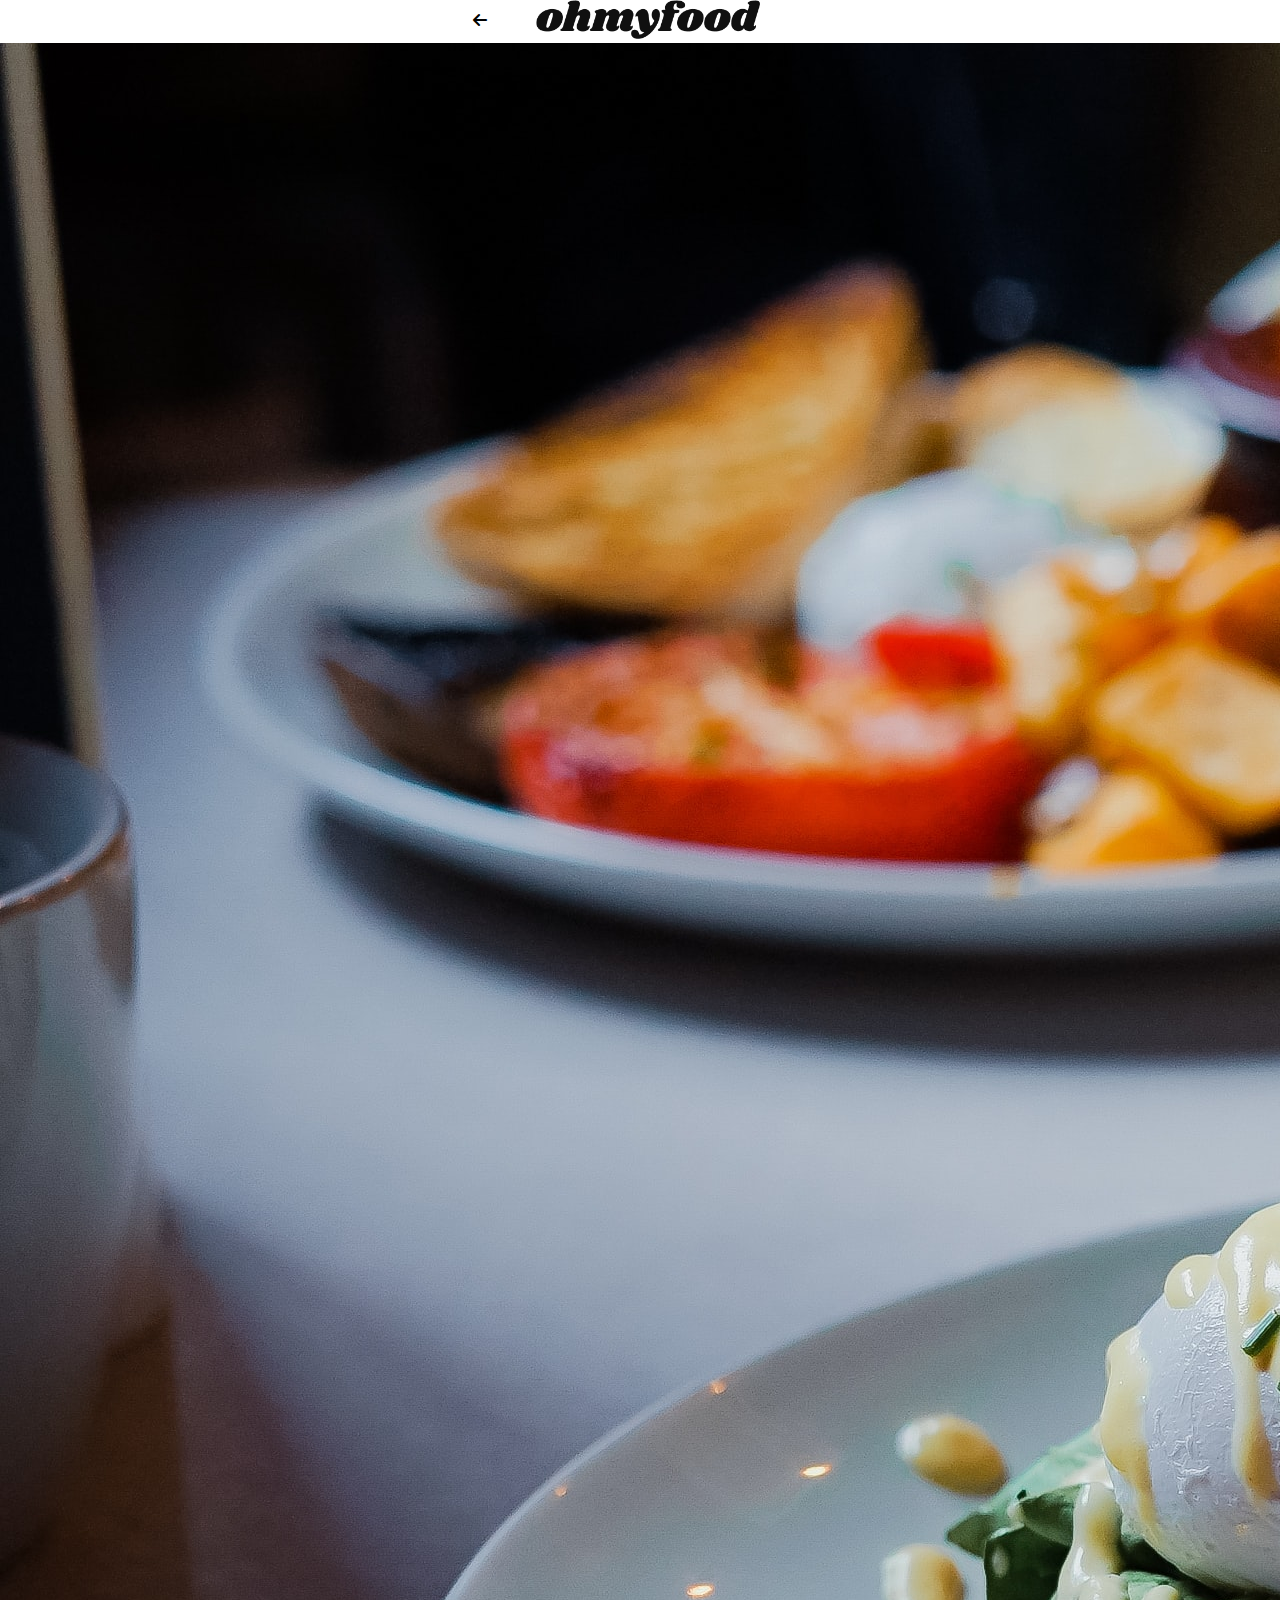
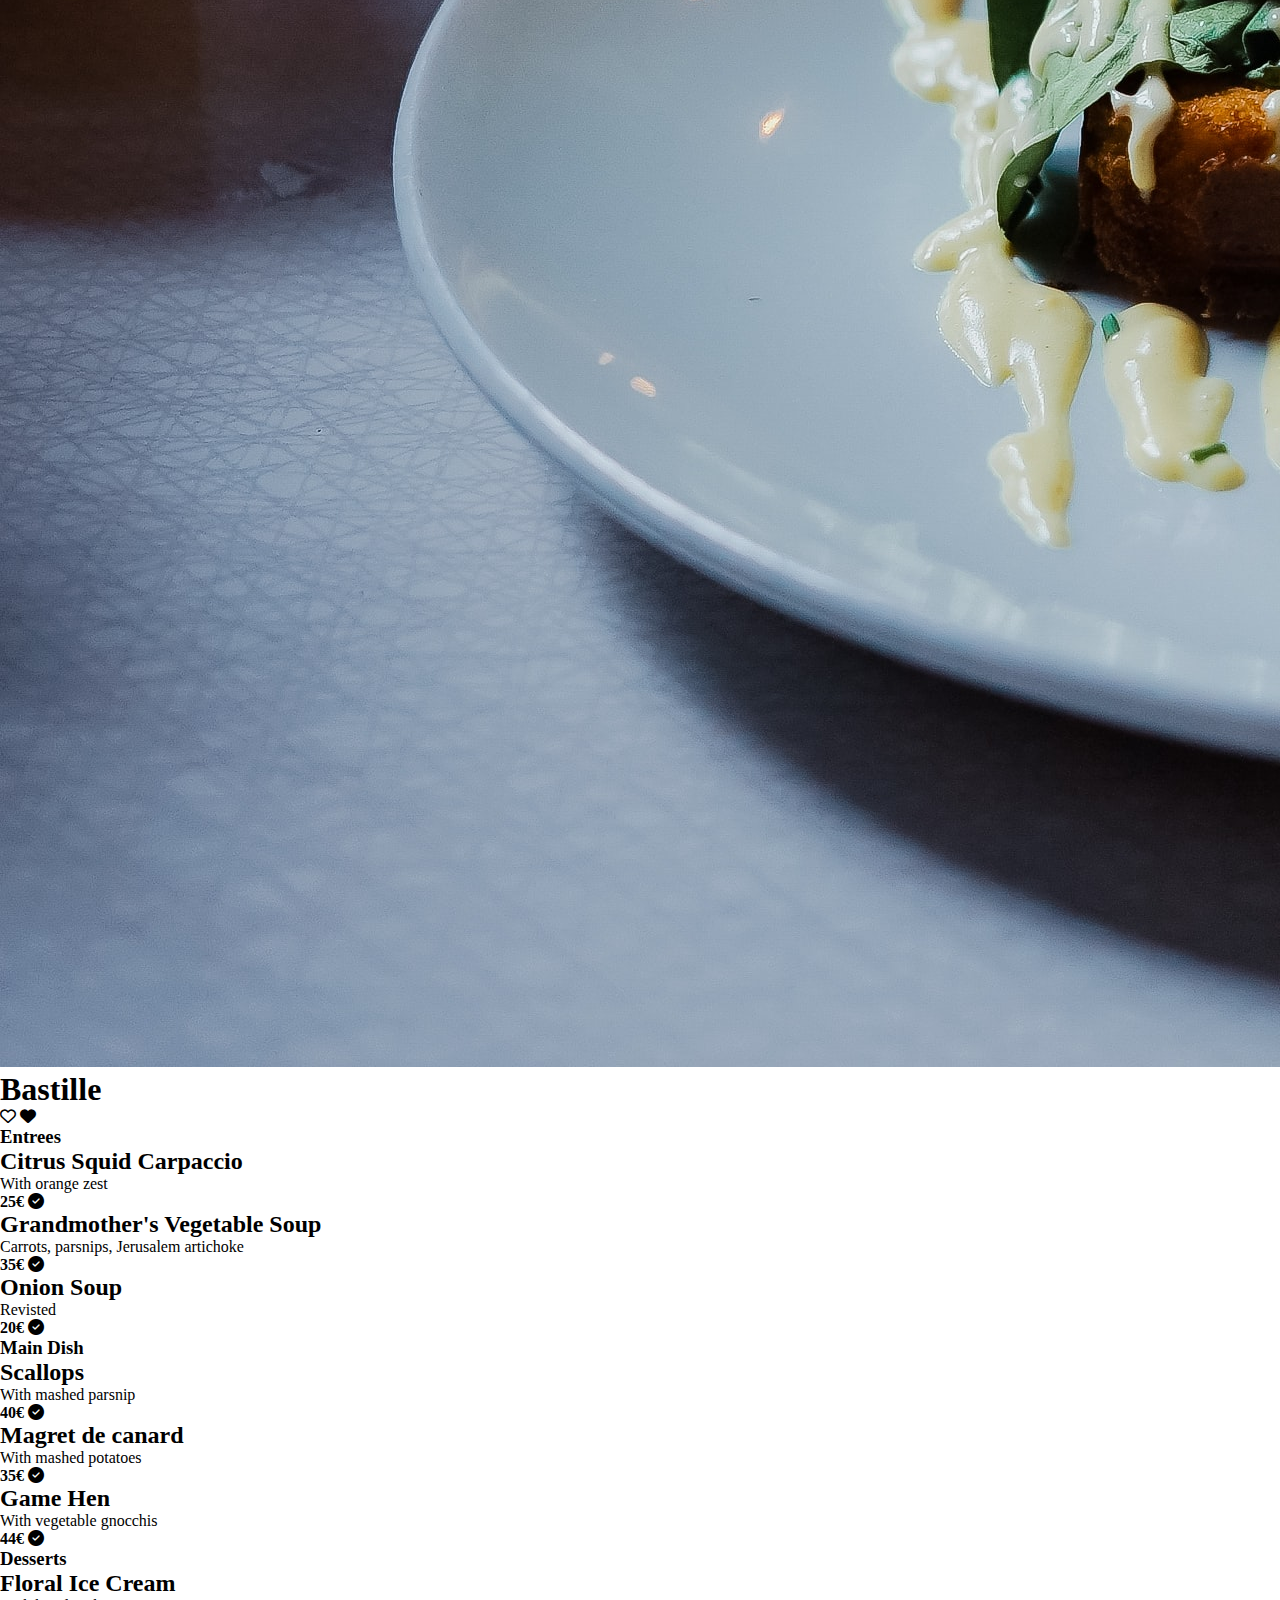
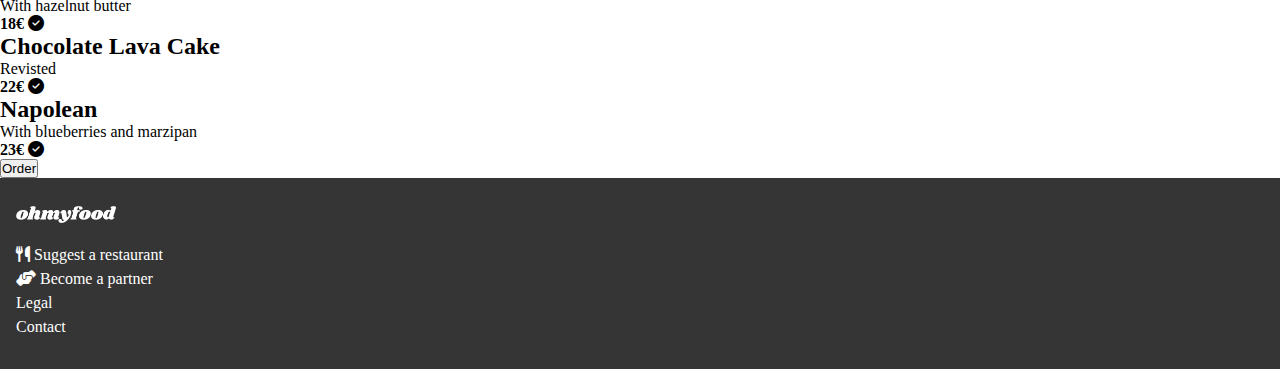
==== Bastille.html @ 9299a0bf "fixing the menu html and starting the menu scss" ====
<!DOCTYPE html>
<html lang="en">
<head>
    <meta charset="UTF-8">
    <meta http-equiv="X-UA-Compatible" content="IE=edge">
    <meta name="viewport" content="width=device-width, initial-scale=1.0">
    <link rel="stylesheet" href="/css/main.css">
    <link rel="stylesheet" href=https://cdnjs.cloudflare.com/ajax/libs/font-awesome/6.1.1/css/all.min.css>
    <link rel="preconnect" href="https://fonts.googleapis.com/css2?family=Roboto">
    <title>Bastille Menu</title>
</head>
<!----BODY SECTION!!!!!!!!-->
<body>
    <!---TOP OF THE PAGE!!!!!!!!!! -->
    <header class="header__menu">
        <section class="header__return">
            <a href="index.html"><i class="fa-solid fa-arrow-left"></i></a>
        </section>
        <div class="header__logo">
            <img src="images/logo/ohmyfood.png" alt="Oh My Food logo">
        </div>
    </header> 

    <!---MIDDLE OF THE PAGE!!!!!!-->
    <main>
        <div class="menu__main">
            <section class="menu__image">
                <img src="images/restaurants/toa-heftiba-DQKerTsQwi0-unsplash.jpg"
                class="menu__image" id="bastille" alt="Bastille">
            </section>

            <section class="menu__containers">
                <div class="menu__title">
                    <h1>Bastille</h1>
                </div>

                <div class="menu__title-icon">
                    <i class="far fa-heart outline"></i>
                    <i class="fas fa-heart solid"></i>
                </div>

                <section class="menu__choices">
                    <div class="menu__entrees">
                        <h3 class="menu__choices-title">Entrees</h3>

                        <div class="menu__card" id="card-1">
                            <div class="menu__text">
                                <h2 class="menu__item">Citrus Squid Carpaccio</h2>
                                <p class="menu__description">With orange zest</p>
                            </div>
                            <span class="menu__prices"><strong>25€</strong></span>
                            <span class="menu__holder">
                                <i class="fa-solid fa-circle-check menu__icon"></i>
                            </span>
                        </div>

                        <div class="menu__card" id="card-2">
                            <div class="menu__text">
                                <h2 class="menu__item">Grandmother's Vegetable Soup</h2>
                                <p class="menu__description">Carrots, parsnips, Jerusalem artichoke</p>
                            </div>
                            <span class="menu__prices"><strong>35€</strong></span>
                            <span class="menu__holder">
                                <i class="fa-solid fa-circle-check menu__icon"></i>
                            </span>
                        </div>

                        <div class="menu__card" id="card-3">
                            <div class="menu__text">
                                <h2 class="menu__item">Onion Soup</h2>
                                <p class="menu__description">Revisted</p>
                            </div>
                            <span class="menu__prices"><strong>20€</strong></span>
                            <span class="menu__holder">
                                <i class="fa-solid fa-circle-check menu__icon"></i>
                            </span>
                        </div>
                    </div>
                    <div class="menu__main-dish">
                        <h3 class="menu__choices-title">Main Dish</h3>

                        <div class="menu__card" id="card-4">
                            <div class="menu__text">
                                <h2 class="menu__item">Scallops</h2>
                                <p class="menu__description">With mashed parsnip</p>
                            </div>
                            <span class="menu__prices"><strong>40€</strong></span>
                            <span class="menu__holder">
                                <i class="fa-solid fa-circle-check menu__icon"></i>
                            </span>
                        </div>

                        <div class="menu__card" id="card-5">
                            <div class="menu__text">
                                <h2 class="menu__item">Magret de canard</h2>
                                <p class="menu__description">With mashed potatoes</p>
                            </div>
                            <span class="menu__prices"><strong>35€</strong></span>
                            <span class="menu__holder">
                                <i class="fa-solid fa-circle-check menu__icon"></i>
                            </span>
                        </div>

                        <div class="menu__card" id="card-6">
                            <div class="menu__text">
                                <h2 class="menu__item">Game Hen</h2>
                                <p class="menu__description">With vegetable gnocchis</p>
                            </div>
                            <span class="menu__prices"><strong>44€</strong></span>
                            <span class="menu__holder">
                                <i class="fa-solid fa-circle-check menu__icon"></i>
                            </span>
                        </div>
                    </div>
                    <div class="menu__desserts">
                        <h3 class="menu__choices-title">Desserts</h3>

                        <div class="menu__card" id="card-7">
                            <div class="menu__text">
                                <h2 class="menu__item">Floral Ice Cream</h2>
                                <p class="menu__description">With hazelnut butter</p>
                            </div>
                            <span class="menu__prices"><strong>18€</strong></span>
                            <span class="menu__holder">
                                <i class="fa-solid fa-circle-check menu__icon"></i>
                            </span>
                        </div>

                        <div class="menu__card" id="card-8">
                            <div class="menu__text">
                                <h2 class="menu__item">Chocolate Lava Cake</h2>
                                <p class="menu__description">Revisted</p>
                            </div>
                            <span class="menu__prices"><strong>22€</strong></span>
                            <span class="menu__holder">
                                <i class="fa-solid fa-circle-check menu__icon"></i>
                            </span>
                        </div>

                        <div class="menu__card" id="card-9">
                            <div class="menu__text">
                                <h2 class="menu__item">Napolean</h2>
                                <p class="menu__description">With blueberries and marzipan</p>
                            </div>
                            <span class="menu__prices"><strong>23€</strong></span>
                            <span class="menu__holder">
                                <i class="fa-solid fa-circle-check menu__icon"></i>
                            </span>
                        </div>
                    </div>
                </section>
            </section>
            <div class="menu__order-btn">
                <button type="button" class="btn-gradient">Order</button>
            </div>
        </div>
    </main>     
    <!---BOTTOM!!!!!!!!!!!!!-->
    <section class="footer-section">
        <footer class="footer">
            <div class="footer-logo">
                <img src="images/logo/ohmyfood.png" alt="Oh My Food Logo"/>
            </div>
            <div class="row">
                <div class="column">
                    <p><a href="#" class="footer-link"><i class="fa-solid fa-utensils"></i> Suggest a restaurant</a></p>
                    <p><a href="#" class="footer-link"><i class="fa-solid fa-handshake-angle"></i></i> Become a partner</a></p>
                    <p><a href="#" class="footer-link">Legal</a></p>
                    <p><a href="#" class="footer-link">Contact</a></p>
                </div>
            </div>
        </footer>
    </section>
</body>
</html>
---- css/main.css ----
/* colors!!!!!*/
/* font!!!!! */
* {
  -webkit-box-sizing: border-box;
          box-sizing: border-box;
  margin: 0;
  padding: 0;
}

body {
  height: auto;
  margin: auto;
}

a {
  color: black;
  text-decoration: none;
}

.footer img {
  -webkit-filter: brightness(100);
          filter: brightness(100);
  width: 7.25rem;
  padding-top: 1.75rem;
  padding-left: 1rem;
  position: relative;
}

.column {
  position: absolute;
  padding: 1rem;
  line-height: 1.5rem;
}

.footer-link {
  color: white;
}

.footer-section {
  background-color: #353535;
  height: 191px;
  width: auto;
}

@media screen and (min-width: 300px) {
  * {
    -webkit-box-sizing: border-box;
            box-sizing: border-box;
    padding: 0;
    margin: 0;
  }
  /* HEADER!!!!!!!!!! */
  .header-logo {
    display: -webkit-box;
    display: -ms-flexbox;
    display: flex;
    -webkit-box-align: center;
        -ms-flex-align: center;
            align-items: center;
    -webkit-box-pack: center;
        -ms-flex-pack: center;
            justify-content: center;
    height: 60px;
  }
  .header-logo img {
    width: 15rem;
    margin: 0;
  }
  /* SEARCH!!!!!!!!!!!! */
  .search {
    display: -webkit-box;
    display: -ms-flexbox;
    display: flex;
    -webkit-box-align: center;
        -ms-flex-align: center;
            align-items: center;
    -webkit-box-pack: center;
        -ms-flex-pack: center;
            justify-content: center;
    height: 48px;
    width: auto;
    background-color: lightgray;
    font-size: 16px;
    font-weight: 700;
    padding: 3px;
    -webkit-box-shadow: inset 1px 5px 14px -14px gray;
            box-shadow: inset 1px 5px 14px -14px gray;
  }
  .search__row {
    margin-left: 38px;
    padding: 10px;
  }
  .search i {
    padding-right: 20px;
  }
  .search .search-box {
    -webkit-box-align: center;
        -ms-flex-align: center;
            align-items: center;
    width: 60%;
    border: none;
    font-weight: 900;
    background-color: lightgray;
  }
  .search .search-box:focus {
    border: none;
    outline: none;
  }
  /*--PAGE AND SUBTITLE!!!!!!!!!! */
  .subtitle {
    text-align: center;
    background-color: #eaeaea;
    display: -webkit-box;
    display: -ms-flexbox;
    display: flex;
    -webkit-box-align: center;
        -ms-flex-align: center;
            align-items: center;
    -webkit-box-pack: center;
        -ms-flex-pack: center;
            justify-content: center;
  }
  .Page-Title-and-Subtitle {
    padding: 1.8rem;
    line-height: 1.5;
    -webkit-box-pack: justify;
        -ms-flex-pack: justify;
            justify-content: space-between;
  }
  .PSubtitle {
    width: 95%;
    font-weight: 300;
    padding-top: 20px;
    padding-left: 1.6rem;
  }
  .btn-header {
    cursor: pointer;
    border-radius: 25px;
    padding: 13px 20px;
    margin: 10px 0 40px 0;
    font-size: 14px;
    color: white;
    border: none;
    -webkit-box-shadow: 5px 5px 5px gray;
            box-shadow: 5px 5px 5px gray;
    background: -webkit-gradient(linear, left top, right bottom, from(#FF79DA), to(#9356DC));
    background: linear-gradient(to bottom right, #FF79DA, #9356DC);
  }
  .btn-header:hover {
    -webkit-filter: brightness(90%);
            filter: brightness(90%);
  }
  /* INFORMATION ROW!!!!!! */
  .info {
    display: -webkit-box;
    display: -ms-flexbox;
    display: flex;
    -webkit-box-orient: vertical;
    -webkit-box-direction: normal;
        -ms-flex-direction: column;
            flex-direction: column;
    width: 100%;
  }
  .info__wrap {
    display: -webkit-box;
    display: -ms-flexbox;
    display: flex;
    -webkit-box-align: center;
        -ms-flex-align: center;
            align-items: center;
    -webkit-box-pack: center;
        -ms-flex-pack: center;
            justify-content: center;
    width: 100%;
    -webkit-box-orient: vertical;
    -webkit-box-direction: normal;
        -ms-flex-direction: column;
            flex-direction: column;
    gap: 25px;
  }
  .info__title {
    margin-left: 17px;
    padding: 35px 0 15px 0;
    font-weight: 500;
    font-size: 20px;
  }
  .info span {
    display: inline-block;
  }
  .info__num {
    color: white;
    padding-top: 3px;
    width: 20px;
    height: 20px;
    text-align: center;
    border-radius: 100px;
    background-color: #9356DC;
    position: relative;
    right: 1.75rem;
  }
  .info__button {
    background-color: #eaeaea;
    position: relative;
    border: none;
    padding: 20px;
    border-radius: 25px;
    text-align: left;
    width: 321px;
    height: 72px;
    -webkit-box-shadow: 2px 2px 2px gray;
            box-shadow: 2px 2px 2px gray;
  }
  .info__button:hover {
    background-color: #e6d1f2;
  }
  .info__button:hover .info__icon {
    color: #9356DC;
  }
  .info__icon {
    padding: 10 0px;
    width: 30px;
  }
  /* RESTAURANT CARDS!!!!!!!!!! */
  .restaurants {
    background-color: #EAEAEA;
    /*---HEART ICON-----*/
  }
  .restaurants__title {
    font-size: 20px;
    font-weight: 500;
    margin-top: 30px;
    margin-bottom: 20px;
    padding-top: 30px;
  }
  .restaurants__card {
    position: relative;
    background-color: white;
    margin-bottom: 20px;
    border-radius: 15px;
    height: auto;
    -webkit-box-shadow: 2px 5px 5px lightgray;
            box-shadow: 2px 5px 5px lightgray;
  }
  .restaurants__card-info {
    margin-left: 10px;
    padding: 10px 0 15px 0;
  }
  .restaurants h2 {
    font-weight: 500;
    font-size: 16px;
  }
  .restaurants h4 {
    margin-top: 5px;
    font-weight: 200;
    font-size: 14px;
  }
  .restaurants__card-img-1, .restaurants__card-img-2, .restaurants__card-img-3, .restaurants__card-img-4 {
    -webkit-box-align: center;
        -ms-flex-align: center;
            align-items: center;
    z-index: 8;
    width: 100%;
    border-top-left-radius: 15px;
    border-top-right-radius: 15px;
    -o-object-fit: cover;
       object-fit: cover;
  }
  .restaurants__card-label {
    background-color: #99E2D0;
    margin: 0;
    width: 75px;
    padding: 5px 0;
    text-align: center;
    font-size: 12px;
    position: absolute;
    top: 10px;
    right: 8px;
  }
  .restaurants__card-icon {
    display: inline-block;
    position: absolute;
    font-size: 20px;
    right: 1.75rem;
    padding-bottom: 1.5rem;
    bottom: 4px;
    /* css for solid heart before the hover */
    /* css for the outline heart before the hover */
    /* css for the outline heart after the hover */
  }
  .restaurants__card-icon .solid {
    position: relative;
    opacity: 0;
    background: -webkit-gradient(linear, left bottom, left top, from(#ff79da), to(#9536dc));
    background: linear-gradient(to top, #ff79da, #9536dc);
    background-clip: text;
    -webkit-background-clip: text;
    -webkit-text-fill-color: transparent;
    -webkit-transition: opacity 3000ms;
    transition: opacity 3000ms;
  }
  .restaurants__card-icon .outline {
    position: absolute;
    opacity: 100%;
    -webkit-transition: opacity 3000ms;
    transition: opacity 3000ms;
  }
  .restaurants__card-icon .restaurants__card-icon:hover .outline {
    opacity: 0;
    -webkit-transition: opacity 3000ms;
    transition: opacity 3000ms;
  }
}

@media screen and (min-width: 0px) {
  * {
    -webkit-box-sizing: border-box;
            box-sizing: border-box;
  }
  .header__menu {
    display: -webkit-box;
    display: -ms-flexbox;
    display: flex;
    -webkit-box-align: center;
        -ms-flex-align: center;
            align-items: center;
    -webkit-box-pack: center;
        -ms-flex-pack: center;
            justify-content: center;
  }
  .header__menu .header__return {
    display: inline-block;
    position: absolute;
  }
  .header__menu i {
    color: black;
    margin-right: 20rem;
  }
  .header__menu img {
    width: 14rem;
    margin-left: 1rem;
  }
}
/*# sourceMappingURL=main.css.map */
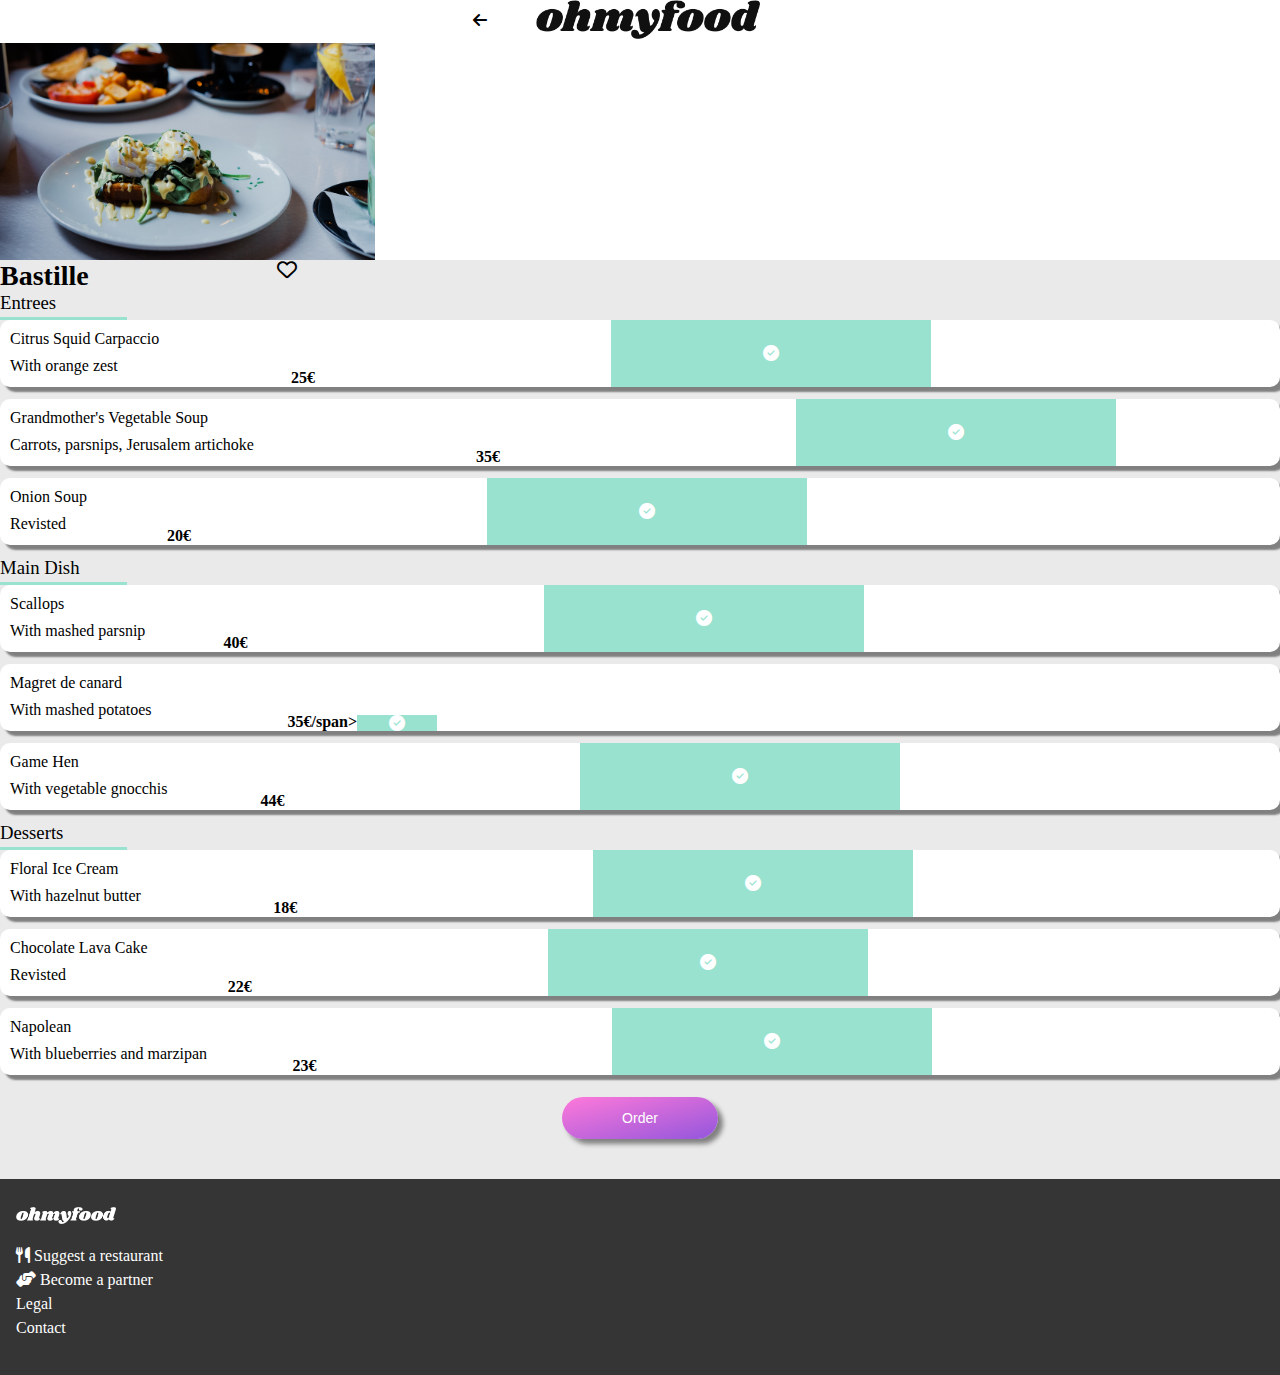
==== commit 9dee07a9: "menu stylings completed" ====
--- a/Bastille.html
+++ b/Bastille.html
@@ -48,7 +48,7 @@
                                 <h2 class="menu__item">Citrus Squid Carpaccio</h2>
                                 <p class="menu__description">With orange zest</p>
                             </div>
-                            <span class="menu__prices"><strong>25€</strong></span>
+                            <span class="menu__prices">25€</span>
                             <span class="menu__holder">
                                 <i class="fa-solid fa-circle-check menu__icon"></i>
                             </span>
@@ -59,7 +59,7 @@
                                 <h2 class="menu__item">Grandmother's Vegetable Soup</h2>
                                 <p class="menu__description">Carrots, parsnips, Jerusalem artichoke</p>
                             </div>
-                            <span class="menu__prices"><strong>35€</strong></span>
+                            <span class="menu__prices">35€</span>
                             <span class="menu__holder">
                                 <i class="fa-solid fa-circle-check menu__icon"></i>
                             </span>
@@ -70,7 +70,7 @@
                                 <h2 class="menu__item">Onion Soup</h2>
                                 <p class="menu__description">Revisted</p>
                             </div>
-                            <span class="menu__prices"><strong>20€</strong></span>
+                            <span class="menu__prices">20€</span>
                             <span class="menu__holder">
                                 <i class="fa-solid fa-circle-check menu__icon"></i>
                             </span>
@@ -84,7 +84,7 @@
                                 <h2 class="menu__item">Scallops</h2>
                                 <p class="menu__description">With mashed parsnip</p>
                             </div>
-                            <span class="menu__prices"><strong>40€</strong></span>
+                            <span class="menu__prices">40€</span>
                             <span class="menu__holder">
                                 <i class="fa-solid fa-circle-check menu__icon"></i>
                             </span>
@@ -95,7 +95,7 @@
                                 <h2 class="menu__item">Magret de canard</h2>
                                 <p class="menu__description">With mashed potatoes</p>
                             </div>
-                            <span class="menu__prices"><strong>35€</strong></span>
+                            <span class="menu__prices">35€/span>
                             <span class="menu__holder">
                                 <i class="fa-solid fa-circle-check menu__icon"></i>
                             </span>
@@ -106,7 +106,7 @@
                                 <h2 class="menu__item">Game Hen</h2>
                                 <p class="menu__description">With vegetable gnocchis</p>
                             </div>
-                            <span class="menu__prices"><strong>44€</strong></span>
+                            <span class="menu__prices">44€</span>
                             <span class="menu__holder">
                                 <i class="fa-solid fa-circle-check menu__icon"></i>
                             </span>
@@ -120,7 +120,7 @@
                                 <h2 class="menu__item">Floral Ice Cream</h2>
                                 <p class="menu__description">With hazelnut butter</p>
                             </div>
-                            <span class="menu__prices"><strong>18€</strong></span>
+                            <span class="menu__prices">18€</span>
                             <span class="menu__holder">
                                 <i class="fa-solid fa-circle-check menu__icon"></i>
                             </span>
@@ -131,7 +131,7 @@
                                 <h2 class="menu__item">Chocolate Lava Cake</h2>
                                 <p class="menu__description">Revisted</p>
                             </div>
-                            <span class="menu__prices"><strong>22€</strong></span>
+                            <span class="menu__prices">22€</span>
                             <span class="menu__holder">
                                 <i class="fa-solid fa-circle-check menu__icon"></i>
                             </span>
@@ -142,7 +142,7 @@
                                 <h2 class="menu__item">Napolean</h2>
                                 <p class="menu__description">With blueberries and marzipan</p>
                             </div>
-                            <span class="menu__prices"><strong>23€</strong></span>
+                            <span class="menu__prices">23€</span>
                             <span class="menu__holder">
                                 <i class="fa-solid fa-circle-check menu__icon"></i>
                             </span>
--- a/css/main.css
+++ b/css/main.css
@@ -38,7 +38,7 @@
 
 .footer-section {
   background-color: #353535;
-  height: 191px;
+  height: 196px;
   width: auto;
 }
 
@@ -100,6 +100,7 @@
     width: 60%;
     border: none;
     font-weight: 900;
+    margin-left: .5rem;
     background-color: lightgray;
   }
   .search .search-box:focus {
@@ -224,6 +225,17 @@
   .restaurants {
     background-color: #EAEAEA;
     /*---HEART ICON-----*/
+    /* css for solid heart before the hover */
+    /* css for the outline heart before the hover */
+    /* css for the outline heart after the hover */
+  }
+  .restaurants__wrap {
+    background-color: #eaeaea;
+    height: 1217px;
+  }
+  .restaurants__container {
+    width: 332px;
+    margin-left: 1.25rem;
   }
   .restaurants__title {
     font-size: 20px;
@@ -231,13 +243,15 @@
     margin-top: 30px;
     margin-bottom: 20px;
     padding-top: 30px;
+    margin-left: 17px;
   }
   .restaurants__card {
     position: relative;
     background-color: white;
     margin-bottom: 20px;
     border-radius: 15px;
-    height: auto;
+    height: 265px;
+    width: auto;
     -webkit-box-shadow: 2px 5px 5px lightgray;
             box-shadow: 2px 5px 5px lightgray;
   }
@@ -260,6 +274,7 @@
             align-items: center;
     z-index: 8;
     width: 100%;
+    height: 200px;
     border-top-left-radius: 15px;
     border-top-right-radius: 15px;
     -o-object-fit: cover;
@@ -280,14 +295,11 @@
     display: inline-block;
     position: absolute;
     font-size: 20px;
-    right: 1.75rem;
+    margin-left: 18rem;
     padding-bottom: 1.5rem;
-    bottom: 4px;
-    /* css for solid heart before the hover */
-    /* css for the outline heart before the hover */
-    /* css for the outline heart after the hover */
-  }
-  .restaurants__card-icon .solid {
+    bottom: 20px;
+  }
+  .restaurants .solid {
     position: relative;
     opacity: 0;
     background: -webkit-gradient(linear, left bottom, left top, from(#ff79da), to(#9536dc));
@@ -298,13 +310,13 @@
     -webkit-transition: opacity 3000ms;
     transition: opacity 3000ms;
   }
-  .restaurants__card-icon .outline {
+  .restaurants .outline {
     position: absolute;
     opacity: 100%;
     -webkit-transition: opacity 3000ms;
     transition: opacity 3000ms;
   }
-  .restaurants__card-icon .restaurants__card-icon:hover .outline {
+  .restaurants .restaurants__card-icon:hover .outline {
     opacity: 0;
     -webkit-transition: opacity 3000ms;
     transition: opacity 3000ms;
@@ -339,5 +351,236 @@
     width: 14rem;
     margin-left: 1rem;
   }
+  .menu__containers {
+    position: relative;
+    background-color: #eaeaea;
+  }
+  .menu__main {
+    display: -webkit-box;
+    display: -ms-flexbox;
+    display: flex;
+    -webkit-box-orient: vertical;
+    -webkit-box-direction: normal;
+        -ms-flex-direction: column;
+            flex-direction: column;
+  }
+  .menu__image {
+    width: 375px;
+    height: 217px;
+    z-index: 10;
+    -o-object-fit: cover;
+       object-fit: cover;
+  }
+  .menu__title {
+    display: -webkit-inline-box;
+    display: -ms-inline-flexbox;
+    display: inline-flex;
+    font-size: 14px;
+  }
+  /*-- HEART!!!!!! --*/
+  .menu__title-icon {
+    display: inline-block;
+    position: absolute;
+    font-size: 20px;
+    margin-left: 11.75rem;
+    padding-bottom: 1.5rem;
+  }
+  /* css for solid heart before the hover */
+  .solid {
+    position: absolute;
+    opacity: 0;
+    background: -webkit-gradient(linear, left bottom, left top, from(#ff79da), to(#9356dc));
+    background: linear-gradient(to top, #ff79da, #9356dc);
+    background-clip: text;
+    -webkit-background-clip: text;
+    -webkit-text-fill-color: transparent;
+    -webkit-transition: opacity 3000ms;
+    transition: opacity 3000ms;
+  }
+  /* css for solid heart after the hover */
+  .menu__title-icon:hover .solid {
+    opacity: 100%;
+    background: -webkit-gradient(linear, left bottom, left top, from(#ff79da), to(#9356dc));
+    background: linear-gradient(to top, #ff79da, #9356dc);
+    background-clip: text;
+    -webkit-background-clip: text;
+    -webkit-text-fill-color: transparent;
+    -webkit-transition: opacity 3000ms;
+    transition: opacity 3000ms;
+  }
+  /* css for the outline heart before the hover */
+  .outline {
+    position: absolute;
+    opacity: 100%;
+    -webkit-transition: opacity 3000ms;
+    transition: opacity 3000ms;
+  }
+  /* css for the outline heart after the hover */
+  .menu__title-icon:hover .outline {
+    opacity: 0;
+    -webkit-transition: opacity 3000ms;
+    transition: opacity 3000ms;
+  }
+  /* CARDS!!!!!!! */
+  .menu__choices-title {
+    font-weight: 400;
+    padding-bottom: 3px;
+    border-bottom: solid 3px;
+    -o-border-image: linear-gradient(to right, #99e2d0 10%, #eaeaea 10%) 100% 1;
+       border-image: -webkit-gradient(linear, left top, right top, color-stop(10%, #99e2d0), color-stop(10%, #eaeaea)) 100% 1;
+       border-image: linear-gradient(to right, #99e2d0 10%, #eaeaea 10%) 100% 1;
+  }
+  .menu__card {
+    display: -webkit-box;
+    display: -ms-flexbox;
+    display: flex;
+    border-radius: 10px;
+    background-color: #fff;
+    overflow: hidden;
+    margin-bottom: 12px;
+    -webkit-box-shadow: 5px 5px 2px gray;
+            box-shadow: 5px 5px 2px gray;
+    -webkit-animation: appear ease-in-out 0.8s;
+            animation: appear ease-in-out 0.8s;
+  }
+  .menu__prices {
+    display: -webkit-box;
+    display: -ms-flexbox;
+    display: flex;
+    font-weight: bold;
+    -webkit-box-align: end;
+        -ms-flex-align: end;
+            align-items: flex-end;
+    width: 25%;
+  }
+  .menu__text {
+    display: inline-block;
+    -webkit-box-flex: 0;
+        -ms-flex: none;
+            flex: none;
+    -webkit-transition: width 1s;
+    transition: width 1s;
+  }
+  .menu__item {
+    display: inline-block;
+    width: 100%;
+    margin-left: 5px;
+    font-size: 16px;
+    font-weight: 500;
+    padding: 10px 5px 5px 5px;
+    overflow: hidden;
+    white-space: nowrap;
+    text-overflow: ellipsis;
+  }
+  .menu__description {
+    display: inline-block;
+    width: 100%;
+    margin-left: 5px;
+    padding: 0 5px 8px 5px;
+    font-weight: 300;
+    overflow: hidden;
+    white-space: nowrap;
+    text-overflow: ellipsis;
+  }
+  .menu__holder {
+    width: 25%;
+    display: -webkit-inline-box;
+    display: -ms-inline-flexbox;
+    display: inline-flex;
+    -webkit-box-align: center;
+        -ms-flex-align: center;
+            align-items: center;
+    -webkit-box-pack: center;
+        -ms-flex-pack: center;
+            justify-content: center;
+    background-color: #99E2D0;
+  }
+  .menu__card:hover .menu__text {
+    -webkit-transition: width 1.5s;
+    transition: width 1.5s;
+  }
+  .menu__card:hover .menu__icon {
+    -webkit-animation: counter-clock 1000ms ease-in-out forwards;
+            animation: counter-clock 1000ms ease-in-out forwards;
+  }
+  .menu__holder .menu__icon {
+    -webkit-animation: clockwise 1000ms ease-in-out forwads;
+            animation: clockwise 1000ms ease-in-out forwads;
+  }
+  .menu__icon {
+    color: #fff;
+  }
+  /* css for card ease in */
+  #card-1 {
+    -webkit-animation-delay: .1s;
+            animation-delay: .1s;
+  }
+  #card-2 {
+    -webkit-animation-delay: .2s;
+            animation-delay: .2s;
+  }
+  #card-3 {
+    -webkit-animation-delay: .3s;
+            animation-delay: .3s;
+  }
+  #card-4 {
+    -webkit-animation-delay: .4s;
+            animation-delay: .4s;
+  }
+  #card-5 {
+    -webkit-animation-delay: .5s;
+            animation-delay: .5s;
+  }
+  #card-6 {
+    -webkit-animation-delay: .6s;
+            animation-delay: .6s;
+  }
+  #card-7 {
+    -webkit-animation-delay: .7s;
+            animation-delay: .7s;
+  }
+  #card-8 {
+    -webkit-animation-delay: .8s;
+            animation-delay: .8s;
+  }
+  #card-9 {
+    -webkit-animation-delay: .9s;
+            animation-delay: .9s;
+  }
+  #card-10 {
+    -webkit-animation-delay: .10s;
+            animation-delay: .10s;
+  }
+  /* order-button!!!! */
+  .menu__order-btn {
+    display: -webkit-box;
+    display: -ms-flexbox;
+    display: flex;
+    -webkit-box-align: center;
+        -ms-flex-align: center;
+            align-items: center;
+    -webkit-box-pack: center;
+        -ms-flex-pack: center;
+            justify-content: center;
+    background-color: #eaeaea;
+  }
+  .menu__order-btn .btn-gradient {
+    cursor: pointer;
+    border-radius: 25px;
+    padding: 13px 20px;
+    margin: 10px 0 40px 0;
+    font-size: 14px;
+    color: white;
+    border: none;
+    -webkit-box-shadow: 5px 5px 5px gray;
+            box-shadow: 5px 5px 5px gray;
+    background: -webkit-gradient(linear, left top, right bottom, from(#FF79DA), to(#9356DC));
+    background: linear-gradient(to bottom right, #FF79DA, #9356DC);
+    padding: 13px 60px;
+  }
+  .menu__order-btn .btn-gradient:hover {
+    -webkit-filter: brightness(95%);
+            filter: brightness(95%);
+  }
 }
 /*# sourceMappingURL=main.css.map */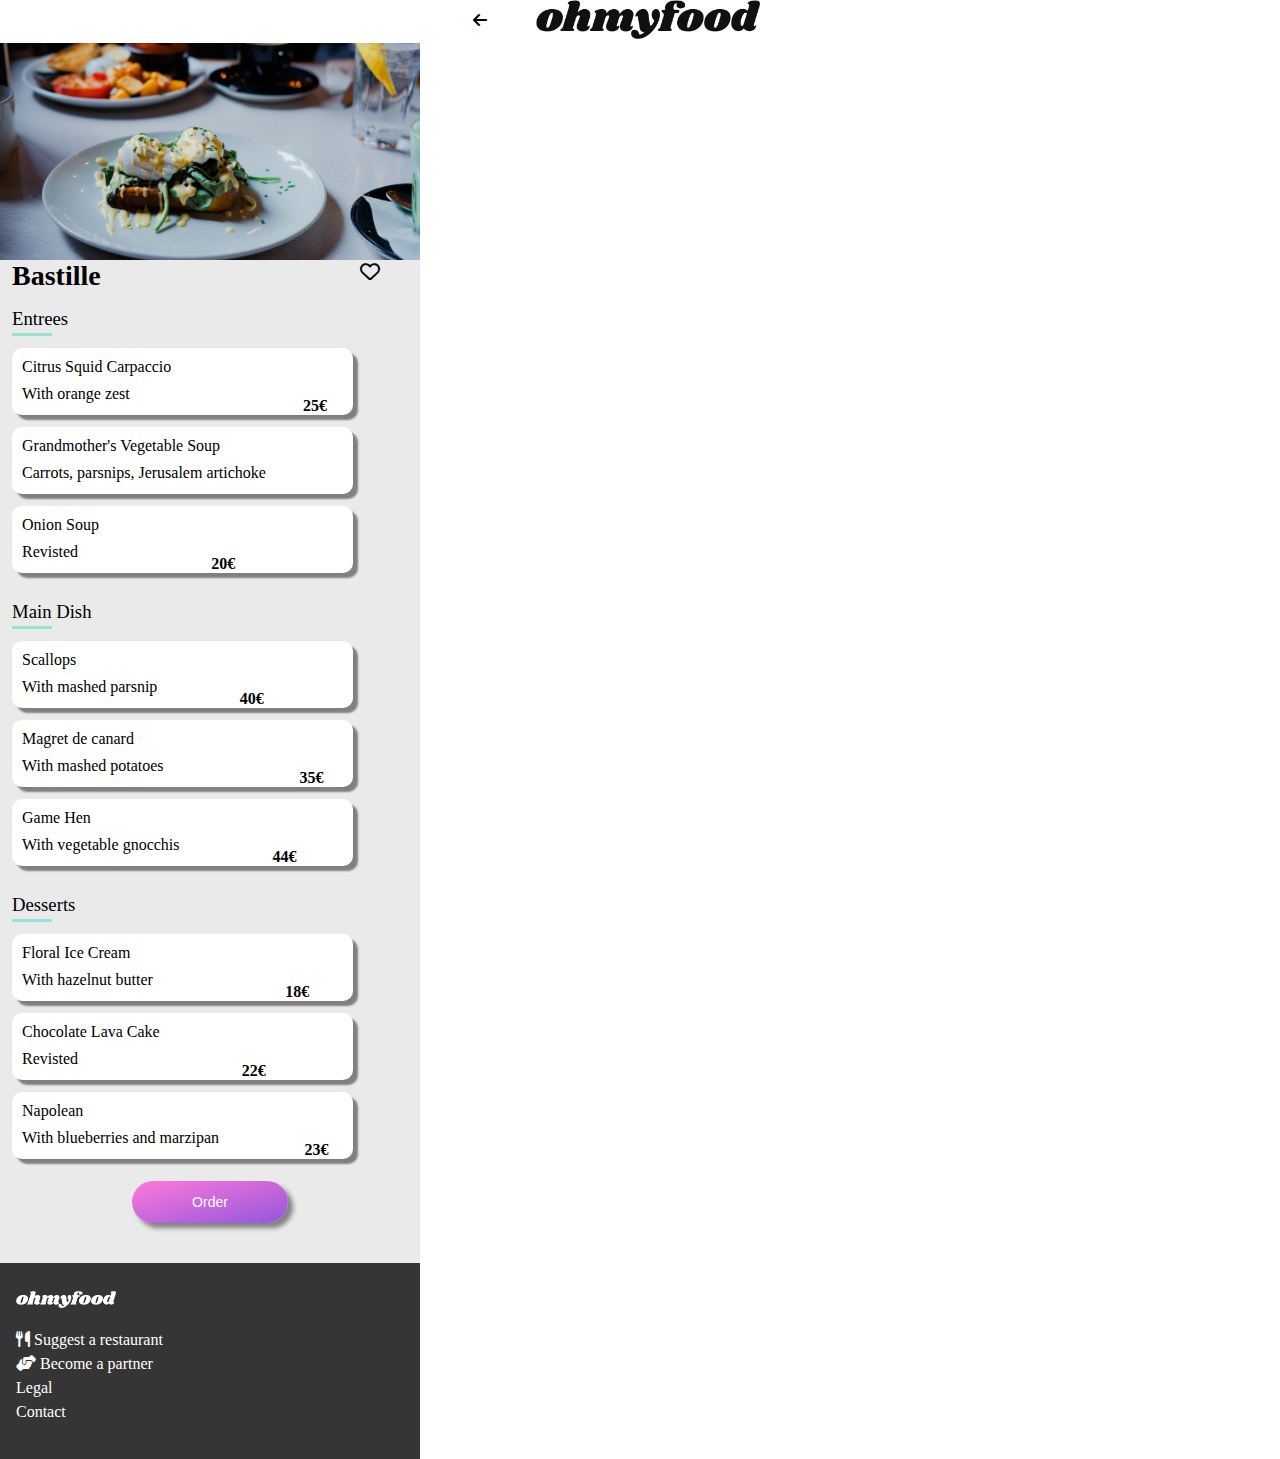
==== commit 26c351bb: "fixed margins and created animations scss" ====
--- a/Bastille.html
+++ b/Bastille.html
@@ -95,7 +95,7 @@
                                 <h2 class="menu__item">Magret de canard</h2>
                                 <p class="menu__description">With mashed potatoes</p>
                             </div>
-                            <span class="menu__prices">35€/span>
+                            <span class="menu__prices">35€</span>
                             <span class="menu__holder">
                                 <i class="fa-solid fa-circle-check menu__icon"></i>
                             </span>
--- a/css/main.css
+++ b/css/main.css
@@ -1,5 +1,74 @@
 /* colors!!!!!*/
 /* font!!!!! */
+@-webkit-keyframes clockwise {
+  0% {
+    -webkit-transform: rotate(0 turn);
+            transform: rotate(0 turn);
+  }
+  100% {
+    -webkit-transform: rotate(2 turn);
+            transform: rotate(2 turn);
+  }
+}
+@keyframes clockwise {
+  0% {
+    -webkit-transform: rotate(0 turn);
+            transform: rotate(0 turn);
+  }
+  100% {
+    -webkit-transform: rotate(2 turn);
+            transform: rotate(2 turn);
+  }
+}
+
+@-webkit-keyframes counter-clock {
+  0% {
+    -webkit-transform: rotate(0 turn);
+            transform: rotate(0 turn);
+  }
+  100% {
+    -webkit-transform: rotate(-2 turn);
+            transform: rotate(-2 turn);
+  }
+}
+
+@keyframes counter-clock {
+  0% {
+    -webkit-transform: rotate(0 turn);
+            transform: rotate(0 turn);
+  }
+  100% {
+    -webkit-transform: rotate(-2 turn);
+            transform: rotate(-2 turn);
+  }
+}
+
+@-webkit-keyframes appear {
+  0% {
+    -webkit-transform: translateY(50%);
+            transform: translateY(50%);
+    opacity: 0;
+  }
+  100% {
+    -webkit-transform: translateY(0);
+            transform: translateY(0);
+    opacity: 1;
+  }
+}
+
+@keyframes appear {
+  0% {
+    -webkit-transform: translateY(50%);
+            transform: translateY(50%);
+    opacity: 0;
+  }
+  100% {
+    -webkit-transform: translateY(0);
+            transform: translateY(0);
+    opacity: 1;
+  }
+}
+
 * {
   -webkit-box-sizing: border-box;
           box-sizing: border-box;
@@ -39,7 +108,7 @@
 .footer-section {
   background-color: #353535;
   height: 196px;
-  width: auto;
+  width: 420px;
 }
 
 @media screen and (min-width: 300px) {
@@ -354,6 +423,7 @@
   .menu__containers {
     position: relative;
     background-color: #eaeaea;
+    width: 420px;
   }
   .menu__main {
     display: -webkit-box;
@@ -365,7 +435,7 @@
             flex-direction: column;
   }
   .menu__image {
-    width: 375px;
+    width: 420px;
     height: 217px;
     z-index: 10;
     -o-object-fit: cover;
@@ -376,13 +446,15 @@
     display: -ms-inline-flexbox;
     display: inline-flex;
     font-size: 14px;
+    margin-left: 12px;
   }
   /*-- HEART!!!!!! --*/
   .menu__title-icon {
     display: inline-block;
     position: absolute;
     font-size: 20px;
-    margin-left: 11.75rem;
+    right: 3.75rem;
+    margin-top: 2px;
     padding-bottom: 1.5rem;
   }
   /* css for solid heart before the hover */
@@ -429,6 +501,8 @@
     -o-border-image: linear-gradient(to right, #99e2d0 10%, #eaeaea 10%) 100% 1;
        border-image: -webkit-gradient(linear, left top, right top, color-stop(10%, #99e2d0), color-stop(10%, #eaeaea)) 100% 1;
        border-image: linear-gradient(to right, #99e2d0 10%, #eaeaea 10%) 100% 1;
+    padding-top: 1rem;
+    margin-left: 12px;
   }
   .menu__card {
     display: -webkit-box;
@@ -437,21 +511,27 @@
     border-radius: 10px;
     background-color: #fff;
     overflow: hidden;
+    margin-top: 12px;
     margin-bottom: 12px;
+    margin-left: 12px;
+    width: 341px;
     -webkit-box-shadow: 5px 5px 2px gray;
             box-shadow: 5px 5px 2px gray;
     -webkit-animation: appear ease-in-out 0.8s;
             animation: appear ease-in-out 0.8s;
+    -webkit-box-pack: justify;
+        -ms-flex-pack: justify;
+            justify-content: space-between;
   }
   .menu__prices {
     display: -webkit-box;
     display: -ms-flexbox;
     display: flex;
     font-weight: bold;
+    width: auto;
     -webkit-box-align: end;
         -ms-flex-align: end;
             align-items: flex-end;
-    width: 25%;
   }
   .menu__text {
     display: inline-block;
@@ -474,7 +554,7 @@
   }
   .menu__description {
     display: inline-block;
-    width: 100%;
+    width: auto;
     margin-left: 5px;
     padding: 0 5px 8px 5px;
     font-weight: 300;
@@ -494,6 +574,7 @@
         -ms-flex-pack: center;
             justify-content: center;
     background-color: #99E2D0;
+    visibility: hidden;
   }
   .menu__card:hover .menu__text {
     -webkit-transition: width 1.5s;
@@ -504,8 +585,8 @@
             animation: counter-clock 1000ms ease-in-out forwards;
   }
   .menu__holder .menu__icon {
-    -webkit-animation: clockwise 1000ms ease-in-out forwads;
-            animation: clockwise 1000ms ease-in-out forwads;
+    -webkit-animation: clockwise 1000ms ease-in-out forwards;
+            animation: clockwise 1000ms ease-in-out forwards;
   }
   .menu__icon {
     color: #fff;
@@ -563,6 +644,7 @@
         -ms-flex-pack: center;
             justify-content: center;
     background-color: #eaeaea;
+    width: 420px;
   }
   .menu__order-btn .btn-gradient {
     cursor: pointer;
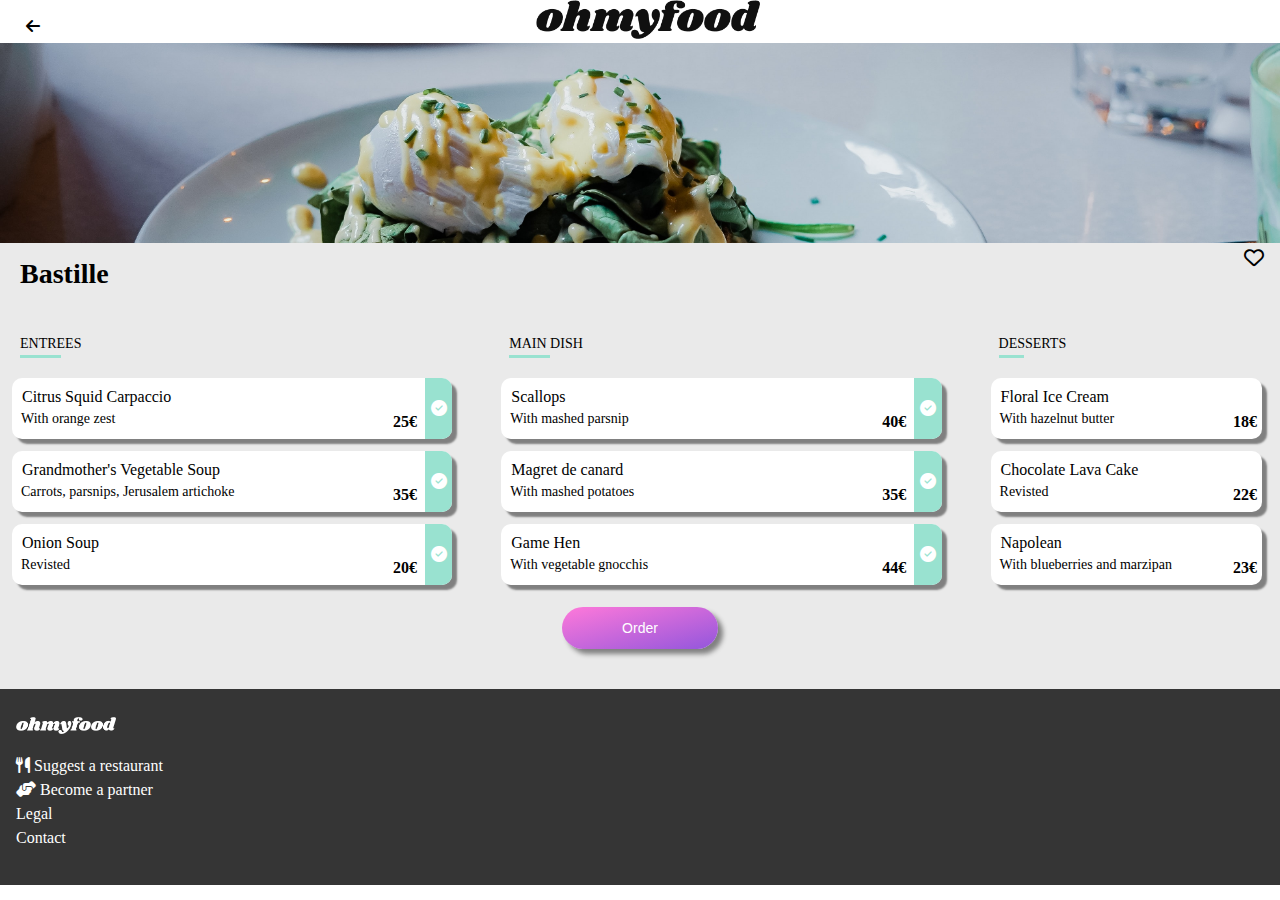
==== commit a605ae61: "validating html and css" ====
--- a/Bastille.html
+++ b/Bastille.html
@@ -9,7 +9,7 @@
     <link rel="preconnect" href="https://fonts.googleapis.com/css2?family=Roboto">
     <title>Bastille Menu</title>
 </head>
-<!----BODY SECTION!!!!!!!!-->
+<!--BODY SECTION!!!!!!!!-->
 <body>
     <!---TOP OF THE PAGE!!!!!!!!!! -->
     <header class="header__menu">
@@ -164,7 +164,7 @@
             <div class="row">
                 <div class="column">
                     <p><a href="#" class="footer-link"><i class="fa-solid fa-utensils"></i> Suggest a restaurant</a></p>
-                    <p><a href="#" class="footer-link"><i class="fa-solid fa-handshake-angle"></i></i> Become a partner</a></p>
+                    <p><a href="#" class="footer-link"><i class="fa-solid fa-handshake-angle"></i> Become a partner</a></p>
                     <p><a href="#" class="footer-link">Legal</a></p>
                     <p><a href="#" class="footer-link">Contact</a></p>
                 </div>
--- a/css/main.css
+++ b/css/main.css
@@ -2,44 +2,44 @@
 /* font!!!!! */
 @-webkit-keyframes clockwise {
   0% {
-    -webkit-transform: rotate(0 turn);
-            transform: rotate(0 turn);
+    -webkit-transform: rotate(0turn);
+            transform: rotate(0turn);
   }
   100% {
-    -webkit-transform: rotate(2 turn);
-            transform: rotate(2 turn);
+    -webkit-transform: rotate(2turn);
+            transform: rotate(2turn);
   }
 }
 @keyframes clockwise {
   0% {
-    -webkit-transform: rotate(0 turn);
-            transform: rotate(0 turn);
+    -webkit-transform: rotate(0turn);
+            transform: rotate(0turn);
   }
   100% {
-    -webkit-transform: rotate(2 turn);
-            transform: rotate(2 turn);
+    -webkit-transform: rotate(2turn);
+            transform: rotate(2turn);
   }
 }
 
 @-webkit-keyframes counter-clock {
   0% {
-    -webkit-transform: rotate(0 turn);
-            transform: rotate(0 turn);
+    -webkit-transform: rotate(0turn);
+            transform: rotate(0turn);
   }
   100% {
-    -webkit-transform: rotate(-2 turn);
-            transform: rotate(-2 turn);
+    -webkit-transform: rotate(-2turn);
+            transform: rotate(-2turn);
   }
 }
 
 @keyframes counter-clock {
   0% {
-    -webkit-transform: rotate(0 turn);
-            transform: rotate(0 turn);
+    -webkit-transform: rotate(0turn);
+            transform: rotate(0turn);
   }
   100% {
-    -webkit-transform: rotate(-2 turn);
-            transform: rotate(-2 turn);
+    -webkit-transform: rotate(-2turn);
+            transform: rotate(-2turn);
   }
 }
 
@@ -67,6 +67,48 @@
             transform: translateY(0);
     opacity: 1;
   }
+}
+
+h1 {
+  font-family: "Shrikhano", sans serif;
+}
+
+h2 {
+  font-family: "Roboto", sans serif;
+}
+
+h3 {
+  font-family: "Roboto", sans serif;
+  text-transform: uppercase;
+  font-size: 14px;
+}
+
+h4 {
+  font-family: "Roboto", sans serif;
+}
+
+p {
+  font-family: "Roboto", sans serif;
+}
+
+#exp {
+  font-family: "Roboto", sans serif;
+}
+
+.search {
+  font-family: "Roboto", sans serif;
+}
+
+.button {
+  font-family: "Roboto", sans serif;
+}
+
+.restaurant__card-label {
+  font-family: "Roboto", sans serif;
+}
+
+.column {
+  font-family: "Roboto", sans serif;
 }
 
 * {
@@ -287,7 +329,7 @@
     color: #9356DC;
   }
   .info__icon {
-    padding: 10 0px;
+    padding: 10px 0px;
     width: 30px;
   }
   /* RESTAURANT CARDS!!!!!!!!!! */
@@ -295,6 +337,7 @@
     background-color: #EAEAEA;
     /*---HEART ICON-----*/
     /* css for solid heart before the hover */
+    /* css for solid heart after the hover */
     /* css for the outline heart before the hover */
     /* css for the outline heart after the hover */
   }
@@ -304,7 +347,7 @@
   }
   .restaurants__container {
     width: 332px;
-    margin-left: 1.25rem;
+    margin-left: 2rem;
   }
   .restaurants__title {
     font-size: 20px;
@@ -373,8 +416,18 @@
     opacity: 0;
     background: -webkit-gradient(linear, left bottom, left top, from(#ff79da), to(#9536dc));
     background: linear-gradient(to top, #ff79da, #9536dc);
+    -webkit-background-clip: text;
     background-clip: text;
+    -webkit-text-fill-color: transparent;
+    -webkit-transition: opacity 3000ms;
+    transition: opacity 3000ms;
+  }
+  .restaurants .restaurants__card-icon:hover .solid {
+    opacity: 100%;
+    background: -webkit-gradient(linear, left bottom, left top, from(#ff79da), to(#9536dc));
+    background: linear-gradient(to top, #ff79da, #9536dc);
     -webkit-background-clip: text;
+    background-clip: text;
     -webkit-text-fill-color: transparent;
     -webkit-transition: opacity 3000ms;
     transition: opacity 3000ms;
@@ -389,6 +442,237 @@
     opacity: 0;
     -webkit-transition: opacity 3000ms;
     transition: opacity 3000ms;
+  }
+}
+
+@media screen and (max-width: 767px) {
+  .header-logo {
+    height: 55px;
+    width: 100%;
+  }
+  /* SEARCH BAR */
+  .search {
+    -webkit-box-orient: vertical;
+    -webkit-box-direction: normal;
+        -ms-flex-direction: column;
+            flex-direction: column;
+  }
+  /* INFORMATION!! */
+  .info {
+    display: -webkit-box;
+    display: -ms-flexbox;
+    display: flex;
+    -webkit-box-orient: vertical;
+    -webkit-box-direction: normal;
+        -ms-flex-direction: column;
+            flex-direction: column;
+    width: 100%;
+  }
+  .info__wrap {
+    display: -webkit-box;
+    display: -ms-flexbox;
+    display: flex;
+    -webkit-box-orient: vertical;
+    -webkit-box-direction: normal;
+        -ms-flex-direction: column;
+            flex-direction: column;
+  }
+  .info__num {
+    left: -30px;
+  }
+  .info__button {
+    width: 80%;
+    margin: 0 0 15px 25px;
+  }
+  /* RESTAURANT CARDS!!!!! */
+  .restaurants__wrap {
+    display: -webkit-box;
+    display: -ms-flexbox;
+    display: flex;
+    -webkit-box-orient: vertical;
+    -webkit-box-direction: normal;
+        -ms-flex-direction: column;
+            flex-direction: column;
+  }
+  .restaurants__title {
+    margin-left: 35px;
+  }
+  .restaurants__card {
+    height: 255px;
+    width: auto;
+  }
+  .restaurants__card-img-1, .restaurants__card-img-2, .restaurants__card-img-3, .restaurants__card-img-4 {
+    height: 180px;
+  }
+  /* FOOTER!!!!!! */
+  .footer-section {
+    width: auto;
+  }
+}
+
+@media screen and (max-width: 992px) and (min-width: 767px) {
+  .header__logo {
+    height: 75px;
+    width: 50%;
+  }
+  /* SEARCH BAR */
+  .subtitle-wrapper {
+    -webkit-box-orient: horizontal;
+    -webkit-box-direction: normal;
+        -ms-flex-direction: row;
+            flex-direction: row;
+    -ms-flex-wrap: wrap;
+        flex-wrap: wrap;
+    -webkit-box-pack: justify;
+        -ms-flex-pack: justify;
+            justify-content: space-between;
+  }
+  .Psubtitle {
+    margin-left: 35px;
+  }
+  .btn-gradient {
+    margin-right: 150px;
+  }
+  /* INFORMATION!! */
+  .info {
+    display: -webkit-box;
+    display: -ms-flexbox;
+    display: flex;
+    -webkit-box-orient: vertical;
+    -webkit-box-direction: normal;
+        -ms-flex-direction: column;
+            flex-direction: column;
+    width: 100%;
+  }
+  .info__wrap {
+    display: -webkit-box;
+    display: -ms-flexbox;
+    display: flex;
+    -webkit-box-orient: vertical;
+    -webkit-box-direction: normal;
+        -ms-flex-direction: column;
+            flex-direction: column;
+  }
+  .info__num {
+    left: -28px;
+  }
+  .info__button {
+    width: 90%;
+    margin: 0 15px 20px 18px;
+  }
+  /*-- RESTAURANT CARD--*/
+  .restaurants{
+    /*-- HEART--*/
+  }
+  .restaurants__wrap {
+    display: -webkit-box;
+    display: -ms-flexbox;
+    display: flex;
+    -webkit-box-orient: vertical;
+    -webkit-box-direction: normal;
+        -ms-flex-direction: column;
+            flex-direction: column;
+  }
+  .restaurants__title {
+    margin-left: 30px;
+  }
+  .restaurants__card {
+    margin-left: .25rem;
+    width: 245%;
+    height: 22%;
+  }
+  .restaurants__card-img-1, .restaurants__card-img-2, .restaurants__card-img-3, .restaurants__card-img-4 {
+    height: 200px;
+  }
+  .restaurants__card-icon {
+    top: 85%;
+    right: 8%;
+  }
+  /* FOOTER SECTION!!!!!!! */
+  .footer-section {
+    width: 100%;
+  }
+}
+
+@media screen and (min-width: 993px) {
+  .header-logo {
+    height: 100px;
+    width: 100%;
+  }
+  /* SEARCH BAR */
+  .subtitle-wrapper {
+    -webkit-box-orient: horizontal;
+    -webkit-box-direction: normal;
+        -ms-flex-direction: row;
+            flex-direction: row;
+    -ms-flex-wrap: wrap;
+        flex-wrap: wrap;
+    -webkit-box-pack: justify;
+        -ms-flex-pack: justify;
+            justify-content: space-between;
+  }
+  .Psubtitle {
+    margin-left: 35px;
+  }
+  .btn-gradient {
+    margin-right: 150px;
+  }
+  /* INFORMATION!!!! */
+  .info__wrap {
+    -webkit-box-orient: horizontal;
+    -webkit-box-direction: normal;
+        -ms-flex-direction: row;
+            flex-direction: row;
+    margin-left: 15px;
+  }
+  .info__title {
+    margin-left: 29px;
+  }
+  .info__num {
+    left: -30px;
+  }
+  .info__button {
+    width: 30%;
+    border-radius: 25px;
+    margin-right: 12px;
+  }
+  .info__icon {
+    font-size: 18px;
+  }
+  /* RESTAURANT CARDS!!!!! */
+  .restaurants{
+    /* HEART!!!!!!! */
+  }
+  .restaurants__container {
+    display: -webkit-box;
+    display: -ms-flexbox;
+    display: flex;
+    -ms-flex-wrap: wrap;
+        flex-wrap: wrap;
+    width: 100%;
+    margin-left: 29px;
+  }
+  .restaurants__wrap {
+    height: auto;
+  }
+  .restaurants__title {
+    margin-left: 29px;
+  }
+  .restaurants__card {
+    margin-left: 29px;
+    margin-bottom: 20px;
+    width: 45%;
+  }
+  .restaurants__card-img-1, .restaurants__card-img-2, .restaurants__card-img-3, .restaurants__card-img-4 {
+    height: 195px;
+  }
+  .restaurants__card-icon {
+    top: 83%;
+    right: 9.5%;
+  }
+  /* FOOTER!!!!!! */
+  .footer-section {
+    width: auto;
   }
 }
 
@@ -447,6 +731,7 @@
     display: inline-flex;
     font-size: 14px;
     margin-left: 12px;
+    padding-bottom: 1rem;
   }
   /*-- HEART!!!!!! --*/
   .menu__title-icon {
@@ -463,8 +748,8 @@
     opacity: 0;
     background: -webkit-gradient(linear, left bottom, left top, from(#ff79da), to(#9356dc));
     background: linear-gradient(to top, #ff79da, #9356dc);
+    -webkit-background-clip: text;
     background-clip: text;
-    -webkit-background-clip: text;
     -webkit-text-fill-color: transparent;
     -webkit-transition: opacity 3000ms;
     transition: opacity 3000ms;
@@ -474,8 +759,8 @@
     opacity: 100%;
     background: -webkit-gradient(linear, left bottom, left top, from(#ff79da), to(#9356dc));
     background: linear-gradient(to top, #ff79da, #9356dc);
+    -webkit-background-clip: text;
     background-clip: text;
-    -webkit-background-clip: text;
     -webkit-text-fill-color: transparent;
     -webkit-transition: opacity 3000ms;
     transition: opacity 3000ms;
@@ -497,12 +782,11 @@
   .menu__choices-title {
     font-weight: 400;
     padding-bottom: 3px;
+    margin-left: 12px;
     border-bottom: solid 3px;
-    -o-border-image: linear-gradient(to right, #99e2d0 10%, #eaeaea 10%) 100% 1;
-       border-image: -webkit-gradient(linear, left top, right top, color-stop(10%, #99e2d0), color-stop(10%, #eaeaea)) 100% 1;
-       border-image: linear-gradient(to right, #99e2d0 10%, #eaeaea 10%) 100% 1;
-    padding-top: 1rem;
-    margin-left: 12px;
+    -o-border-image: linear-gradient(to right, #99e2d0 10%, #EAEAEA 10%) 100% 1;
+       border-image: -webkit-gradient(linear, left top, right top, color-stop(10%, #99e2d0), color-stop(10%, #EAEAEA)) 100% 1;
+       border-image: linear-gradient(to right, #99e2d0 10%, #EAEAEA 10%) 100% 1;
   }
   .menu__card {
     display: -webkit-box;
@@ -511,27 +795,23 @@
     border-radius: 10px;
     background-color: #fff;
     overflow: hidden;
-    margin-top: 12px;
-    margin-bottom: 12px;
-    margin-left: 12px;
-    width: 341px;
-    -webkit-box-shadow: 5px 5px 2px gray;
-            box-shadow: 5px 5px 2px gray;
-    -webkit-animation: appear ease-in-out 0.8s;
-            animation: appear ease-in-out 0.8s;
-    -webkit-box-pack: justify;
-        -ms-flex-pack: justify;
-            justify-content: space-between;
+    margin: 12px;
+    -webkit-box-shadow: 5px 5px 2px grey;
+            box-shadow: 5px 5px 2px grey;
+    -webkit-animation: appear ease-in-out .8s;
+            animation: appear ease-in-out .8s;
+    width: 100%;
   }
   .menu__prices {
     display: -webkit-box;
     display: -ms-flexbox;
     display: flex;
     font-weight: bold;
-    width: auto;
     -webkit-box-align: end;
         -ms-flex-align: end;
             align-items: flex-end;
+    width: 24.5%;
+    padding: 0 8px 8px 48px;
   }
   .menu__text {
     display: inline-block;
@@ -540,10 +820,13 @@
             flex: none;
     -webkit-transition: width 1s;
     transition: width 1s;
+    width: 75%;
   }
   .menu__item {
-    display: inline-block;
-    width: 100%;
+    display: -webkit-box;
+    display: -ms-flexbox;
+    display: flex;
+    width: 90%;
     margin-left: 5px;
     font-size: 16px;
     font-weight: 500;
@@ -556,14 +839,13 @@
     display: inline-block;
     width: auto;
     margin-left: 5px;
-    padding: 0 5px 8px 5px;
-    font-weight: 300;
+    padding: 0px 5px 8px 4px;
     overflow: hidden;
     white-space: nowrap;
     text-overflow: ellipsis;
   }
   .menu__holder {
-    width: 25%;
+    width: 40%;
     display: -webkit-inline-box;
     display: -ms-inline-flexbox;
     display: inline-flex;
@@ -574,17 +856,17 @@
         -ms-flex-pack: center;
             justify-content: center;
     background-color: #99E2D0;
-    visibility: hidden;
   }
   .menu__card:hover .menu__text {
     -webkit-transition: width 1.5s;
     transition: width 1.5s;
   }
+  /* ANIMATIONS APPEAR AFTER ITEM BEING CLICKED */
+  .menu__holder:hover .menu__icon {
+    -webkit-animation: clockwise 1000ms ease-in-out forwards;
+            animation: clockwise 1000ms ease-in-out forwards;
+  }
   .menu__card:hover .menu__icon {
-    -webkit-animation: counter-clock 1000ms ease-in-out forwards;
-            animation: counter-clock 1000ms ease-in-out forwards;
-  }
-  .menu__holder .menu__icon {
     -webkit-animation: clockwise 1000ms ease-in-out forwards;
             animation: clockwise 1000ms ease-in-out forwards;
   }
@@ -665,4 +947,167 @@
             filter: brightness(95%);
   }
 }
+
+@media screen and (max-width: 767px) {
+  .header__return {
+    top: 2%;
+    left: 10%;
+  }
+  .menu__image {
+    width: 100%;
+    height: 200px;
+  }
+  .menu__title {
+    margin: 15px 0 0 18px;
+  }
+  .menu__containers {
+    width: 100%;
+  }
+  /* HEART!!!!!! */
+  .menu__title-icon {
+    top: 1%;
+    left: 89%;
+  }
+  /* CARDS!!!!!!!!!! */
+  .menu__choices-title {
+    margin: 30px 0 20px 18px;
+  }
+  .menu__card {
+    width: 90%;
+    margin-left: 18px;
+  }
+  .menu__prices {
+    padding: 0 8px 8px 50px;
+  }
+  .menu__text {
+    width: 75%;
+  }
+  .menu__card:hover .menu__text {
+    width: 60%;
+  }
+  .menu__description {
+    font-size: 14px;
+  }
+  .menu__holder {
+    width: 48%;
+  }
+  .menu__order-btn {
+    width: 100%;
+  }
+}
+
+@media screen and (max-width: 992px) and (min-width: 767px) {
+  .header__return {
+    top: 4%;
+    left: 5%;
+  }
+  .header__logo {
+    margin-left: 9.5rem;
+    margin-top: 1rem;
+  }
+  .menu__image {
+    height: 200px;
+    width: 100%;
+  }
+  .menu__title {
+    margin: 15px 0 0 40px;
+  }
+  /* HEART!!! */
+  .menu__title-icon {
+    top: 1.75%;
+    left: 92.5%;
+  }
+  /* CARDS */
+  .menu__choices-title {
+    margin: 30px 0 20px 40px;
+  }
+  .menu__card {
+    width: 90%;
+    margin-left: 40px;
+  }
+  .menu__text {
+    width: 88%;
+  }
+  .menu__prices {
+    padding: 0 8px 8px 50px;
+  }
+  .menu__description {
+    font-size: 14px;
+  }
+  .menu__card:hover .menu__text {
+    width: 60%;
+  }
+  .menu__containers {
+    width: 100%;
+  }
+  .menu__order-btn {
+    width: 100%;
+  }
+}
+
+@media screen and (min-width: 993px) {
+  * {
+    padding: 0;
+    margin: 0;
+  }
+  .header__return {
+    top: 2%;
+    left: 2%;
+  }
+  .menu__image {
+    height: 200px;
+    width: 100%;
+  }
+  .menu__title {
+    margin: 15px 0 0 20px;
+  }
+  /* HEART!!!!! */
+  .menu__title-icon {
+    top: 1%;
+    left: 97.2%;
+  }
+  /* CARDS!!!!!!! */
+  .menu__choices {
+    display: -webkit-box;
+    display: -ms-flexbox;
+    display: flex;
+    -webkit-box-orient: horizontal;
+    -webkit-box-direction: normal;
+        -ms-flex-direction: row;
+            flex-direction: row;
+    -ms-flex-pack: distribute;
+        justify-content: space-around;
+  }
+  .menu__entrees,
+  .menu__main-dish,
+  .menu__dessert {
+    width: 100%;
+  }
+  .menu__choices-title {
+    width: 85%;
+    margin: 30px 0 20px 20px;
+  }
+  .menu__card {
+    width: 90%;
+    margin-right: 35px;
+  }
+  .menu__text {
+    width: 82%;
+  }
+  .menu__prices {
+    padding: 5px 8px 8px 20px;
+  }
+  .menu__card:hover .menu__text {
+    width: 55%;
+  }
+  .menu__description {
+    font-size: 14px;
+  }
+  .menu__order-btn {
+    width: 100%;
+  }
+  .menu__containers {
+    width: auto;
+  }
+}
 /*# sourceMappingURL=main.css.map */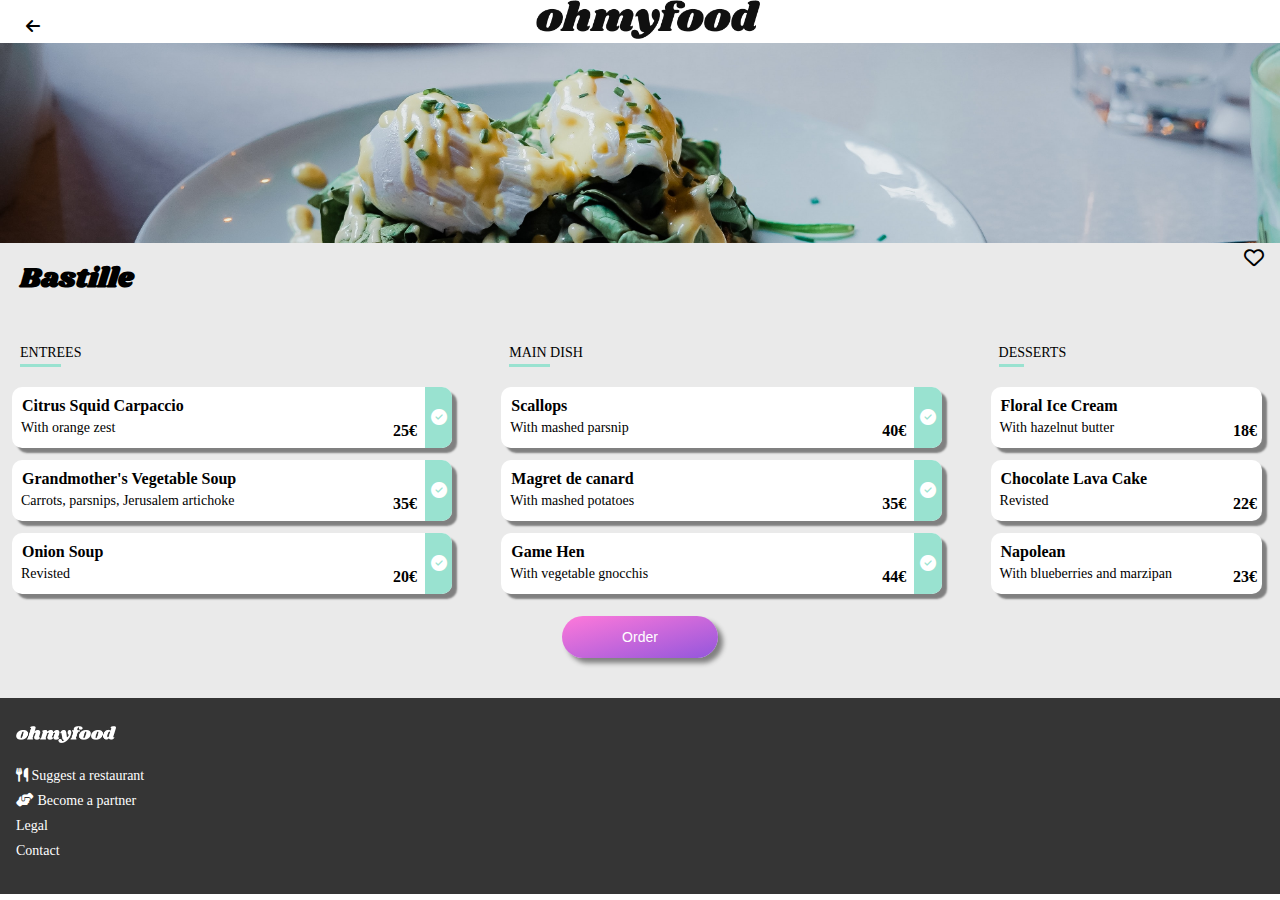
==== commit 20287473: "font changes and validations" ====
--- a/Bastille.html
+++ b/Bastille.html
@@ -4,9 +4,10 @@
     <meta charset="UTF-8">
     <meta http-equiv="X-UA-Compatible" content="IE=edge">
     <meta name="viewport" content="width=device-width, initial-scale=1.0">
-    <link rel="stylesheet" href="/css/main.css">
+    <link rel="stylesheet" href="css/main.css">
     <link rel="stylesheet" href=https://cdnjs.cloudflare.com/ajax/libs/font-awesome/6.1.1/css/all.min.css>
     <link rel="preconnect" href="https://fonts.googleapis.com/css2?family=Roboto">
+    <link rel="stylesheet" href="https://fonts.googleapis.com/css2?family=Shrikhand&display=swap">
     <title>Bastille Menu</title>
 </head>
 <!--BODY SECTION!!!!!!!!-->
--- a/css/main.css
+++ b/css/main.css
@@ -70,7 +70,7 @@
 }
 
 h1 {
-  font-family: "Shrikhano", sans serif;
+  font-family: "Shrikhand", sans serif;
 }
 
 h2 {
@@ -109,6 +109,143 @@
 
 .column {
   font-family: "Roboto", sans serif;
+}
+
+.center {
+  display: -webkit-box;
+  display: -ms-flexbox;
+  display: flex;
+  text-align: center;
+  -webkit-box-pack: center;
+      -ms-flex-pack: center;
+          justify-content: center;
+  -webkit-box-align: center;
+      -ms-flex-align: center;
+          align-items: center;
+  background: black;
+  z-index: 20;
+  min-height: 100vh;
+  position: fixed;
+  right: .01%;
+  height: 100%;
+  width: 100%;
+  -webkit-animation: disappear 3s ease-in forwards;
+          animation: disappear 3s ease-in forwards;
+}
+
+.ring {
+  position: absolute;
+  width: 200px;
+  height: 200px;
+  border-radius: 50%;
+  -webkit-animation: ring 3s linear infinite;
+          animation: ring 3s linear infinite;
+}
+
+.ring:before {
+  position: absolute;
+  content: '';
+  left: 0;
+  top: 0;
+  height: 100%;
+  width: 100%;
+  border-radius: 50%;
+  -webkit-box-shadow: 0 0 5px rgba(255, 255, 255, 0.3);
+          box-shadow: 0 0 5px rgba(255, 255, 255, 0.3);
+}
+
+.ring-text {
+  color: black;
+  font-size: 20px;
+  text-transform: uppercase;
+  letter-spacing: 1px;
+  line-height: 200px;
+  -webkit-animation: text 3s ease-in-out infinite;
+          animation: text 3s ease-in-out infinite;
+}
+
+@-webkit-keyframes ring {
+  0% {
+    -webkit-transform: rotate(0deg);
+            transform: rotate(0deg);
+    -webkit-box-shadow: 1px 5px 2px #9356DC;
+            box-shadow: 1px 5px 2px #9356DC;
+  }
+  50% {
+    -webkit-transform: rotate(180deg);
+            transform: rotate(180deg);
+    -webkit-box-shadow: 1px 5px 2px #FF79DA;
+            box-shadow: 1px 5px 2px #FF79DA;
+  }
+  100% {
+    -webkit-transform: rotate(360deg);
+            transform: rotate(360deg);
+    -webkit-box-shadow: 1px 5px 2px #99E2D0;
+            box-shadow: 1px 5px 2px #99E2D0;
+  }
+}
+
+@keyframes ring {
+  0% {
+    -webkit-transform: rotate(0deg);
+            transform: rotate(0deg);
+    -webkit-box-shadow: 1px 5px 2px #9356DC;
+            box-shadow: 1px 5px 2px #9356DC;
+  }
+  50% {
+    -webkit-transform: rotate(180deg);
+            transform: rotate(180deg);
+    -webkit-box-shadow: 1px 5px 2px #FF79DA;
+            box-shadow: 1px 5px 2px #FF79DA;
+  }
+  100% {
+    -webkit-transform: rotate(360deg);
+            transform: rotate(360deg);
+    -webkit-box-shadow: 1px 5px 2px #99E2D0;
+            box-shadow: 1px 5px 2px #99E2D0;
+  }
+}
+
+@-webkit-keyframes text {
+  50% {
+    color: white;
+  }
+}
+
+@keyframes text {
+  50% {
+    color: white;
+  }
+}
+
+@-webkit-keyframes disappear {
+  0% {
+    opacity: 1;
+    z-index: 20;
+  }
+  95% {
+    opacity: 0.9;
+    z-index: -1;
+  }
+  100% {
+    opacity: 0;
+    z-index: -20;
+  }
+}
+
+@keyframes disappear {
+  0% {
+    opacity: 1;
+    z-index: 20;
+  }
+  95% {
+    opacity: 0.9;
+    z-index: -1;
+  }
+  100% {
+    opacity: 0;
+    z-index: -20;
+  }
 }
 
 * {
@@ -145,6 +282,9 @@
 
 .footer-link {
   color: white;
+  font-family: "Roboto", sans serif;
+  font-size: 14px;
+  margin-bottom: 8px;
 }
 
 .footer-section {
@@ -371,11 +511,11 @@
     margin-left: 10px;
     padding: 10px 0 15px 0;
   }
-  .restaurants h2 {
+  .restaurants__card-title {
     font-weight: 500;
     font-size: 16px;
   }
-  .restaurants h4 {
+  .restaurants__card-location {
     margin-top: 5px;
     font-weight: 200;
     font-size: 14px;
@@ -542,7 +682,7 @@
     -webkit-box-direction: normal;
         -ms-flex-direction: column;
             flex-direction: column;
-    width: 100%;
+    width: auto;
   }
   .info__wrap {
     display: -webkit-box;
@@ -561,7 +701,7 @@
     margin: 0 15px 20px 18px;
   }
   /*-- RESTAURANT CARD--*/
-  .restaurants{
+  .restaurants {
     /*-- HEART--*/
   }
   .restaurants__wrap {
@@ -578,7 +718,7 @@
   }
   .restaurants__card {
     margin-left: .25rem;
-    width: 245%;
+    width: 210%;
     height: 22%;
   }
   .restaurants__card-img-1, .restaurants__card-img-2, .restaurants__card-img-3, .restaurants__card-img-4 {
@@ -590,7 +730,7 @@
   }
   /* FOOTER SECTION!!!!!!! */
   .footer-section {
-    width: 100%;
+    width: auto;
   }
 }
 
@@ -610,6 +750,7 @@
     -webkit-box-pack: justify;
         -ms-flex-pack: justify;
             justify-content: space-between;
+    width: auto;
   }
   .Psubtitle {
     margin-left: 35px;
@@ -624,6 +765,7 @@
         -ms-flex-direction: row;
             flex-direction: row;
     margin-left: 15px;
+    width: 100%;
   }
   .info__title {
     margin-left: 29px;
@@ -640,7 +782,7 @@
     font-size: 18px;
   }
   /* RESTAURANT CARDS!!!!! */
-  .restaurants{
+  .restaurants {
     /* HEART!!!!!!! */
   }
   .restaurants__container {
@@ -829,7 +971,7 @@
     width: 90%;
     margin-left: 5px;
     font-size: 16px;
-    font-weight: 500;
+    font-weight: 550;
     padding: 10px 5px 5px 5px;
     overflow: hidden;
     white-space: nowrap;
@@ -843,6 +985,7 @@
     overflow: hidden;
     white-space: nowrap;
     text-overflow: ellipsis;
+    font-weight: 300;
   }
   .menu__holder {
     width: 40%;
